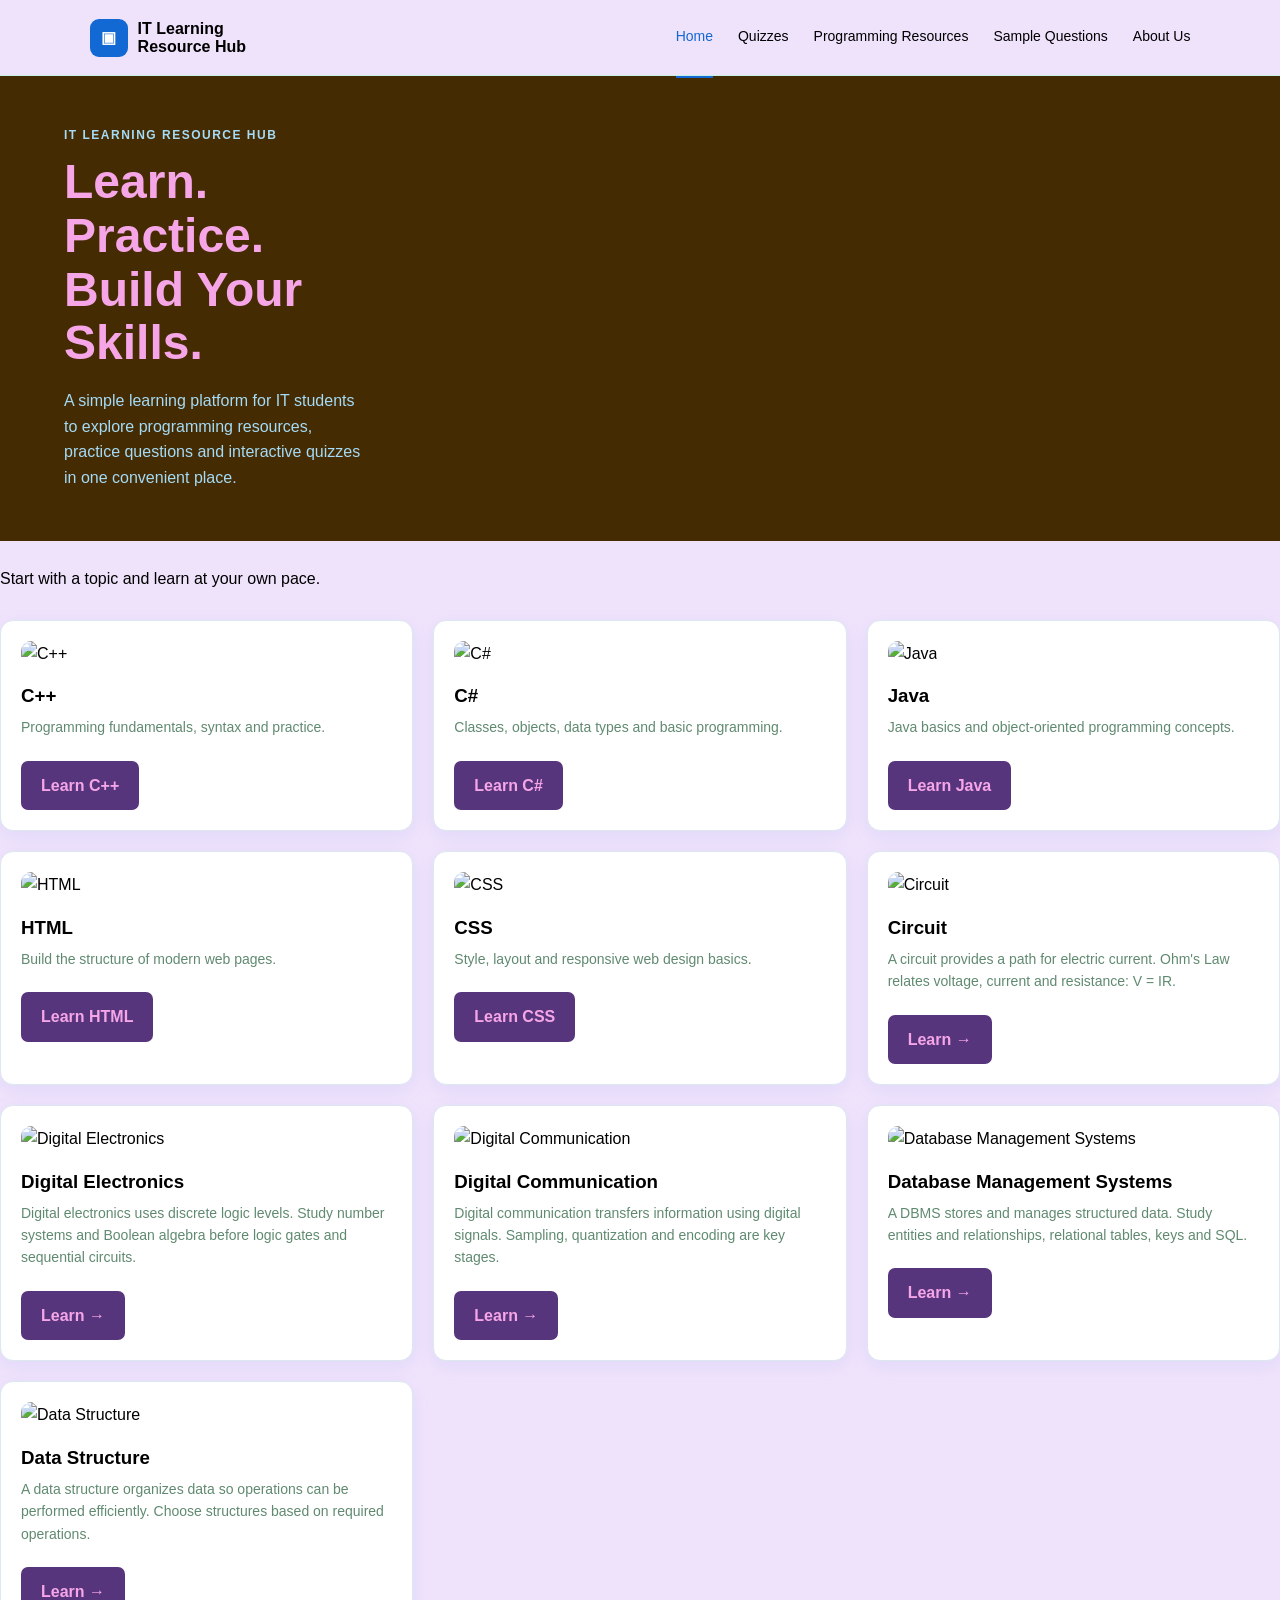
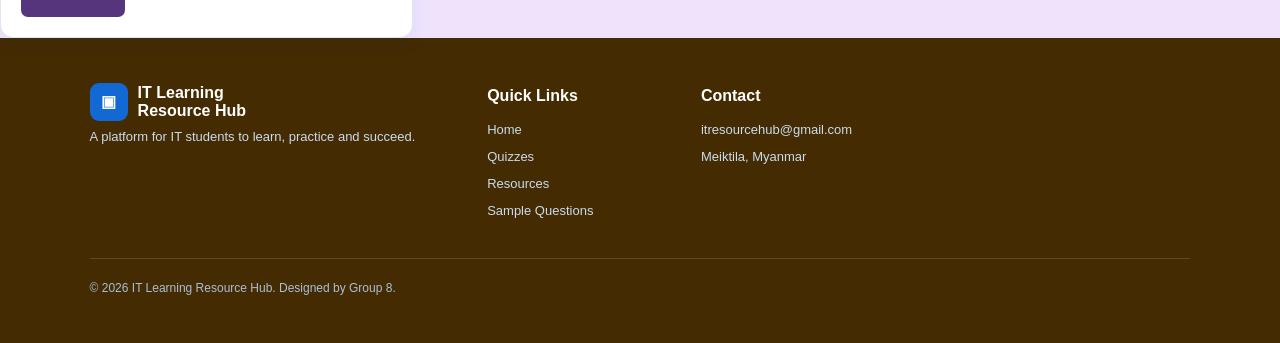
==== index.html @ 941e5850 "Add files via upload" ====
<!doctype html>
<html lang="en">

<head>
    <meta charset="UTF-8">
    <meta name="viewport" content="width=device-width,initial-scale=1">
    <title>IT Learning Resource Hub</title>
    <link rel="stylesheet" href="style.css">
</head>

<body>
    <header class="header"><a class="logo" href="index.html"><span class="logo-mark">▣</span><span>IT
                Learning<br>Resource Hub</span></a><button class="hamburger" onclick="toggleNav()">☰</button>
        <nav id="nav"><a class="active" href="index.html">Home</a><a href="quiz.html">Quizzes</a><a
                href="resources.html">Programming Resources</a><a href="questions.html">Sample Questions</a><a
                href="about.html">About Us</a></nav>
    </header>
  <section class="hero">

    <div class="hero-text">
        <div class="eyebrow light">IT LEARNING RESOURCE HUB</div>

        <h1>
            Learn. Practice.<br>
            Build Your Skills.
        </h1>

        <p>
            A simple learning platform for IT students to explore
            programming resources, practice questions and interactive
            quizzes in one convenient place.
        </p>
    </div>

    <video class="side-video" autoplay muted loop playsinline>
        <source src="assets/office365.mp4" type="video/mp4">
    </video>

</section>
        
        <p class="muted"><br>Start with a topic and learn at your own pace.</br></p>
        <div class="grid">
            <div class="card"><img src="assets/cpp.svg" alt="C++">
                <h3>C++</h3>
                <p>Programming fundamentals, syntax and practice.</p><a class="btn" href="resources.html">Learn
                    C++</a>
            </div>
            <div class="card"><img src="assets/csharp.svg" alt="C#">
                <h3>C#</h3>
                <p>Classes, objects, data types and basic programming.</p><a class="btn"
                    href="resources.html">Learn C#</a>
            </div>
            <div class="card"><img src="assets/java.svg" alt="Java">
                <h3>Java</h3>
                <p>Java basics and object-oriented programming concepts.</p><a class="btn"
                    href="resources.html">Learn Java</a>
            </div>
            <div class="card"><img src="assets/html.svg" alt="HTML">
                <h3>HTML</h3>
                <p>Build the structure of modern web pages.</p><a class="btn" href="resources.html">Learn
                    HTML</a>
            </div>
            <div class="card"><img src="assets/css.svg" alt="CSS">
                <h3>CSS</h3>
                <p>Style, layout and responsive web design basics.</p><a class="btn" href="resources.html">Learn
                    CSS</a>
            </div>
          
            <div class="card"><img src="assets/circuit.svg" alt="Circuit">
                <h3>Circuit</h3>
                <p>A circuit provides a path for electric current. Ohm's Law relates voltage, current and resistance: V
                    = IR.</p><a class="btn" href="resources.html">Learn →</a>
            </div>
            <div class="card"><img src="assets/digital-electronics.svg" alt="Digital Electronics">
                <h3>Digital Electronics</h3>
                <p>Digital electronics uses discrete logic levels. Study number systems and Boolean algebra before logic
                    gates and sequential circuits.</p><a class="btn" href="resources.html">Learn
                    →</a>
            </div>
            <div class="card"><img src="assets/digital-communication.svg" alt="Digital Communication">
                <h3>Digital Communication</h3>
                <p>Digital communication transfers information using digital signals. Sampling, quantization and
                    encoding are key stages.</p><a class="btn" href="resources.html">Learn
                    →</a>
            </div>
            <div class="card"><img src="assets/dbms.svg" alt="Database Management Systems">
                <h3>Database Management Systems</h3>
                <p>A DBMS stores and manages structured data. Study entities and relationships, relational tables, keys
                    and SQL.</p><a class="btn" href="resources.html">Learn →</a>
            </div>
            <div class="card"><img src="assets/data-structure.svg" alt="Data Structure">
                <h3>Data Structure</h3>
                <p>A data structure organizes data so operations can be performed efficiently. Choose structures based
                    on required operations.</p><a class="btn" href="resources.html">Learn →</a>
            </div>
        </div>
    </section>
   
    <footer>
        <div>
            <div class="logo"><span class="logo-mark">▣</span><span>IT Learning<br>Resource Hub</span></div>
            <p>A platform for IT students to learn, practice and succeed.</p>
        </div>
        <div>
            <h4>Quick Links</h4><a href="index.html">Home</a><a href="quiz.html">Quizzes</a><a
                href="resources.html">Resources</a><a href="questions.html">Sample Questions</a>
        </div>
      
        
        <div>
            <h4>Contact</h4>
            <p>itresourcehub@gmail.com</p>
            <p>Meiktila, Myanmar</p>
        </div>
        <div class="copyright">© 2026 IT Learning Resource Hub. Designed by Group 8.</div>
    </footer>
    <script src="script.js"></script>
</body>

</html>
---- style.css ----
* {
    box-sizing: border-box;
    margin: 0;
    padding: 0
}

body {
    font-family: Arial, sans-serif;
    color: #000000;
    background: #efe3fc;
    line-height: 1.6
}

a {
    text-decoration: none;
    color: inherit
}

.header {
    height: 76px;
    display: flex;
    align-items: center;
    justify-content: space-between;
    padding: 0 7%;
    border-bottom: 1px solid #c6f0e4;
    background: #efe3fc;
    position: sticky;
    top: 0;
    z-index: 10
}

.logo {
    display: flex;
    align-items: center;
    gap: 10px;
    font-weight: 700;
    line-height: 1.1
}

.logo-mark {
    width: 38px;
    height: 38px;
    border-radius: 9px;
    background: #1269d3;
    color: #fff;
    display: grid;
    place-items: center
}

nav {
    display: flex;
    gap: 25px
}

nav a {
    font-size: 14px;
    color: #000000;
    padding: 28px 0
}

nav a:hover,
nav a.active {
    color: #1269d3;
    border-bottom: 2px solid #1269d3
}

.hamburger {
    display: none;
    border: 0;
    background: none;
    font-size: 24px
}

.hero {
    background: #442b02;
    color: #f6a6e7;
    padding:50px 5%;
    display: grid;
    grid-template-columns: 1.05fr .95fr;
    gap: 45px;
    align-items: center
}
.side-video {
    width: 800px;
    height: 350px;
    object-fit: cover;
    border-radius: 15px;
}

.eyebrow {
    font-size: 12px;
    font-weight: 700;
    letter-spacing: 1.5px;
    color: #000000;
    margin-bottom: 8px
}

.light {
    color: #a5dbf6
}

.hero h1 {
    font-size: 48px;
    line-height: 1.12;
    margin: 10px 0 18px
}

.hero p {
    color: #a5dbf6;
    max-width: 650px
}

.hero img {
    width: 100%;
    border-radius: 22px
}

.btn {
    display: inline-block;
    margin-top: 22px;
    padding: 12px 20px;
    border-radius: 7px;
    background: #57357d;
    color: #f6a6e7;
    font-weight: 700;
    border: 0;
    cursor: pointer
}



.section {
    padding: 60px 7%
}

.section h2 {
    font-size: 30px;
    margin-bottom: 10px
}

.muted {
    color: #000000
}

.grid {
    display: grid;
    grid-template-columns: repeat(3, 1fr);
    gap: 20px;
    margin-top: 28px
}

.card {
    border: 1px solid #dce7ef;
    border-radius: 13px;
    padding: 20px;
    background: #fff;
    box-shadow: 0 5px 20px #0b43c510;
    transition: .2s
}

.card:hover {
    transform: translateY(-4px);
    box-shadow: 0 10px 25px #1cbc2c20
}

.card img {
    width: 100%;
    height: 150px;
    object-fit: cover;
    border-radius: 10px;
    margin-bottom: 15px
}

.card h3 {
    margin-bottom: 5px
}

.card p {
    font-size: 14px;
    color: #608a70
}



footer {
    background: #442b02;
    color: #fff;
    padding: 45px 7%;
    display: grid;
    grid-template-columns: 2fr 1fr 1fr 1.5fr;
    gap: 30px
}

footer h4 {
    margin-bottom: 12px
}

footer a,
footer p {
    display: block;
    color: #c9dced;
    font-size: 13px;
    margin: 6px 0
}

.copyright {
    grid-column: 1/-1;
    border-top: 1px solid #ffffff25;
    padding-top: 20px;
    color: #a9c0d5;
    font-size: 12px
}

@media(max-width:850px) {
    .header {
        padding: 0 5%
    }

    .hamburger {
        display: block
    }}
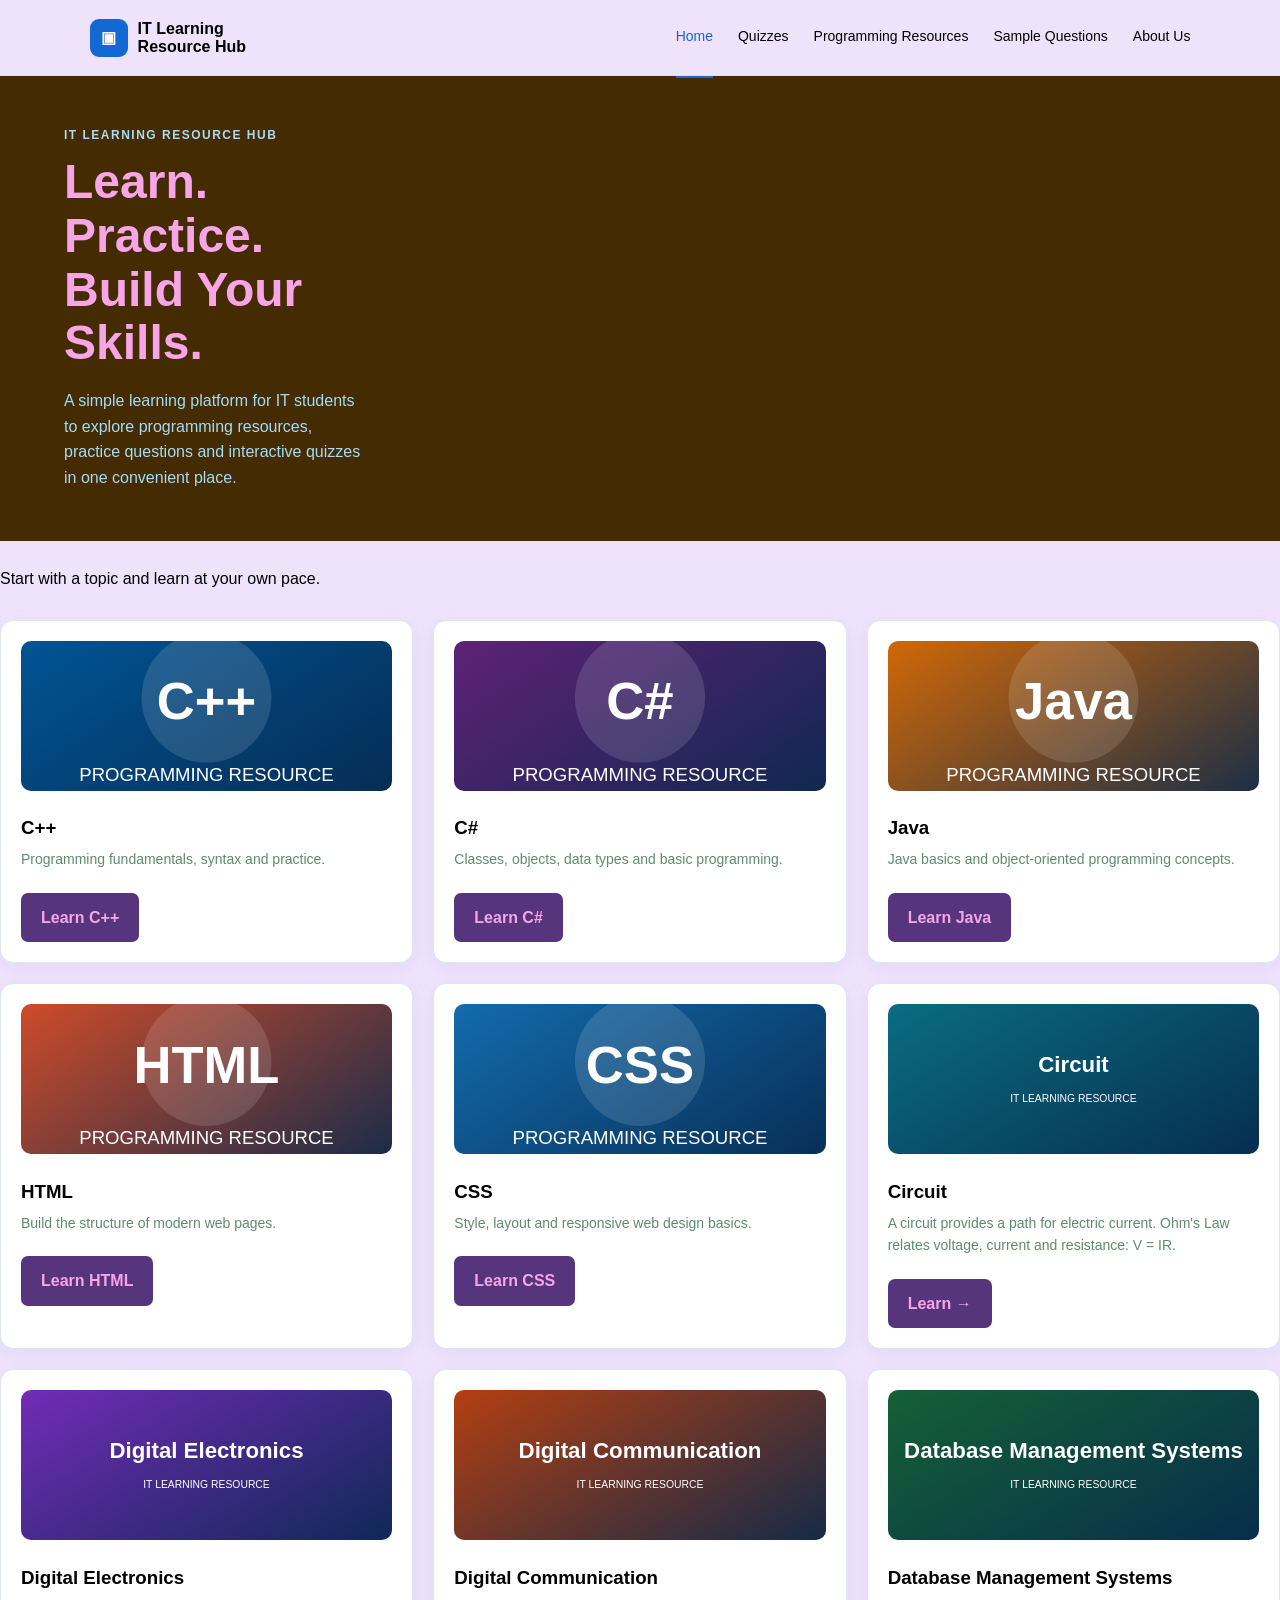
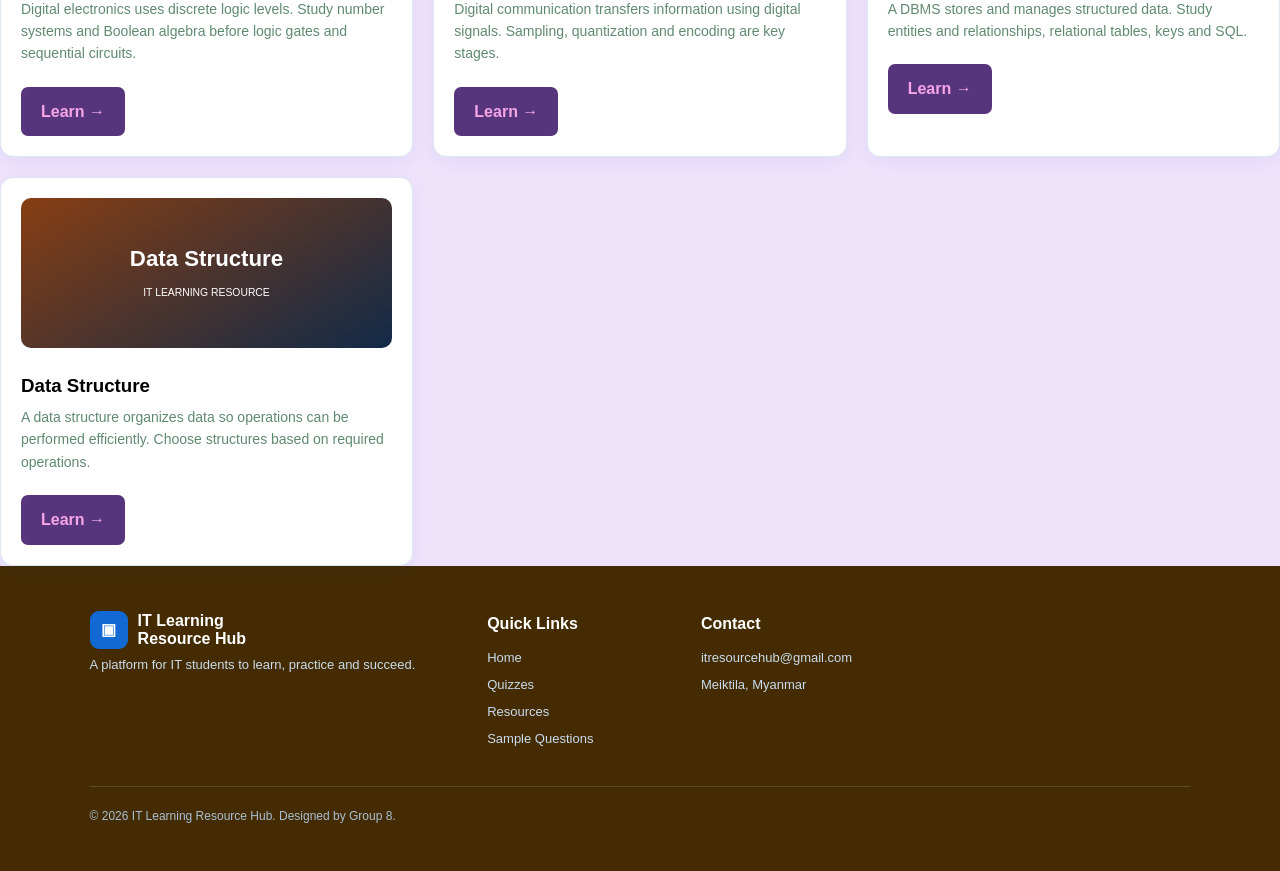
==== commit a0a94ac6: "Add files via upload" ====
--- a/index.html
+++ b/index.html
@@ -33,62 +33,62 @@
     </div>
 
     <video class="side-video" autoplay muted loop playsinline>
-        <source src="assets/office365.mp4" type="video/mp4">
+        <source src="office365.mp4" type="video/mp4">
     </video>
 
 </section>
         
         <p class="muted"><br>Start with a topic and learn at your own pace.</br></p>
         <div class="grid">
-            <div class="card"><img src="assets/cpp.svg" alt="C++">
+            <div class="card"><img src="cpp.svg" alt="C++">
                 <h3>C++</h3>
                 <p>Programming fundamentals, syntax and practice.</p><a class="btn" href="resources.html">Learn
                     C++</a>
             </div>
-            <div class="card"><img src="assets/csharp.svg" alt="C#">
+            <div class="card"><img src="csharp.svg" alt="C#">
                 <h3>C#</h3>
                 <p>Classes, objects, data types and basic programming.</p><a class="btn"
                     href="resources.html">Learn C#</a>
             </div>
-            <div class="card"><img src="assets/java.svg" alt="Java">
+            <div class="card"><img src="java.svg" alt="Java">
                 <h3>Java</h3>
                 <p>Java basics and object-oriented programming concepts.</p><a class="btn"
                     href="resources.html">Learn Java</a>
             </div>
-            <div class="card"><img src="assets/html.svg" alt="HTML">
+            <div class="card"><img src="html.svg" alt="HTML">
                 <h3>HTML</h3>
                 <p>Build the structure of modern web pages.</p><a class="btn" href="resources.html">Learn
                     HTML</a>
             </div>
-            <div class="card"><img src="assets/css.svg" alt="CSS">
+            <div class="card"><img src="css.svg" alt="CSS">
                 <h3>CSS</h3>
                 <p>Style, layout and responsive web design basics.</p><a class="btn" href="resources.html">Learn
                     CSS</a>
             </div>
           
-            <div class="card"><img src="assets/circuit.svg" alt="Circuit">
+            <div class="card"><img src="circuit.svg" alt="Circuit">
                 <h3>Circuit</h3>
                 <p>A circuit provides a path for electric current. Ohm's Law relates voltage, current and resistance: V
                     = IR.</p><a class="btn" href="resources.html">Learn →</a>
             </div>
-            <div class="card"><img src="assets/digital-electronics.svg" alt="Digital Electronics">
+            <div class="card"><img src="digital-electronics.svg" alt="Digital Electronics">
                 <h3>Digital Electronics</h3>
                 <p>Digital electronics uses discrete logic levels. Study number systems and Boolean algebra before logic
                     gates and sequential circuits.</p><a class="btn" href="resources.html">Learn
                     →</a>
             </div>
-            <div class="card"><img src="assets/digital-communication.svg" alt="Digital Communication">
+            <div class="card"><img src="digital-communication.svg" alt="Digital Communication">
                 <h3>Digital Communication</h3>
                 <p>Digital communication transfers information using digital signals. Sampling, quantization and
                     encoding are key stages.</p><a class="btn" href="resources.html">Learn
                     →</a>
             </div>
-            <div class="card"><img src="assets/dbms.svg" alt="Database Management Systems">
+            <div class="card"><img src="dbms.svg" alt="Database Management Systems">
                 <h3>Database Management Systems</h3>
                 <p>A DBMS stores and manages structured data. Study entities and relationships, relational tables, keys
                     and SQL.</p><a class="btn" href="resources.html">Learn →</a>
             </div>
-            <div class="card"><img src="assets/data-structure.svg" alt="Data Structure">
+            <div class="card"><img src="data-structure.svg" alt="Data Structure">
                 <h3>Data Structure</h3>
                 <p>A data structure organizes data so operations can be performed efficiently. Choose structures based
                     on required operations.</p><a class="btn" href="resources.html">Learn →</a>
